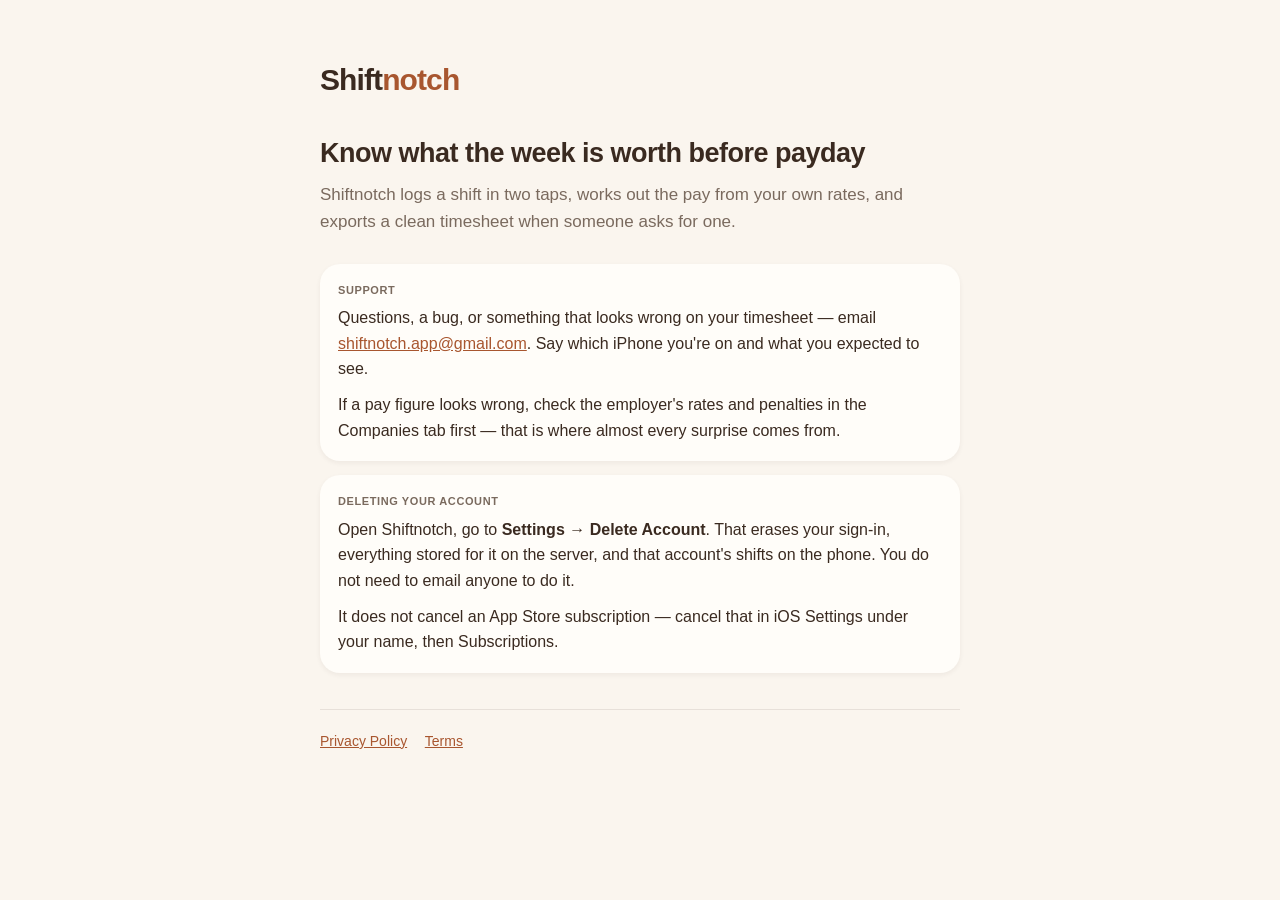
==== index.html @ 2ed5fc02 "Shiftnotch: support, privacy, terms, and the signup confirmation page Four static pages, no build st" ====
<!doctype html>
<html lang="en">
<head>
<meta charset="utf-8">
<meta name="viewport" content="width=device-width, initial-scale=1">
<title>Shiftnotch — shift and pay tracking</title>
<meta name="description" content="Log a shift in two taps and know what the week is worth before payday.">
<link rel="stylesheet" href="style.css">
</head>
<body>
<main>
  <header><a class="wordmark" href="./">Shift<span>notch</span></a></header>

  <h1>Know what the week is worth before payday</h1>
  <p class="lede">Shiftnotch logs a shift in two taps, works out the pay from your own
     rates, and exports a clean timesheet when someone asks for one.</p>

  <div class="card">
    <h2>Support</h2>
    <p>Questions, a bug, or something that looks wrong on your timesheet — email
       <a href="mailto:shiftnotch.app@gmail.com">shiftnotch.app@gmail.com</a>.
       Say which iPhone you're on and what you expected to see.</p>
    <p>If a pay figure looks wrong, check the employer's rates and penalties in the
       Companies tab first — that is where almost every surprise comes from.</p>
  </div>

  <div class="card">
    <h2>Deleting your account</h2>
    <p>Open Shiftnotch, go to <strong>Settings → Delete Account</strong>. That erases your
       sign-in, everything stored for it on the server, and that account's shifts on the
       phone. You do not need to email anyone to do it.</p>
    <p>It does not cancel an App Store subscription — cancel that in iOS Settings under
       your name, then Subscriptions.</p>
  </div>

  <footer>
    <a href="privacy.html">Privacy Policy</a>
    <a href="terms.html">Terms</a>
  </footer>
</main>
</body>
</html>
---- style.css ----
/* The app's clay palette, so the site and the phone look like one thing.
   Values lifted from Shared/Theme.swift — keep them in step. */
:root {
  --paper:   #FAF5EE;
  --card:    #FFFDF9;
  --ink:     #3A2A20;
  --muted:   #7A6A5E;
  --accent:  #A8562F;
  --line:    rgba(58, 42, 32, 0.10);
}
@media (prefers-color-scheme: dark) {
  :root {
    --paper:  #241A14;
    --card:   #3A2B21;
    --ink:    #FFFFFF;
    --muted:  #C4B5A8;
    --accent: #E8A87C;
    --line:   rgba(255, 255, 255, 0.07);
  }
}

* { box-sizing: border-box; }

body {
  margin: 0;
  padding: 0 16px 72px;
  background: var(--paper);
  color: var(--ink);
  font: 16px/1.6 -apple-system, BlinkMacSystemFont, "Segoe UI", Roboto, sans-serif;
  -webkit-font-smoothing: antialiased;
}

main { max-width: 640px; margin: 0 auto; }

header { padding: 56px 0 28px; }

.wordmark {
  font-size: 30px;
  font-weight: 700;
  letter-spacing: -0.9px;
  text-decoration: none;
  color: var(--ink);
}
.wordmark span { color: var(--accent); }

h1 { font-size: 27px; letter-spacing: -0.5px; margin: 0 0 6px; }
h2 {
  font-size: 11px;
  font-weight: 600;
  letter-spacing: 0.6px;
  text-transform: uppercase;
  color: var(--muted);
  margin: 0 0 6px;
}

.lede { color: var(--muted); margin: 0 0 28px; font-size: 17px; }
.updated { color: var(--muted); font-size: 14px; margin: 0 0 28px; }

.card {
  background: var(--card);
  border-radius: 20px;
  padding: 18px;
  margin-bottom: 14px;
  box-shadow: 0 2px 5px rgba(58, 42, 32, 0.06);
}
.card p:last-child { margin-bottom: 0; }
.card p { margin: 0 0 10px; }

a { color: var(--accent); }

.button {
  display: inline-block;
  background: var(--accent);
  color: #fff;
  text-decoration: none;
  font-size: 17px;
  font-weight: 600;
  padding: 15px 28px;
  border-radius: 18px;
  margin: 6px 0 4px;
}

.tick {
  font-size: 44px;
  line-height: 1;
  color: var(--accent);
  margin-bottom: 14px;
}

footer {
  border-top: 1px solid var(--line);
  margin-top: 36px;
  padding-top: 20px;
  color: var(--muted);
  font-size: 14px;
}
footer a { margin-right: 14px; }
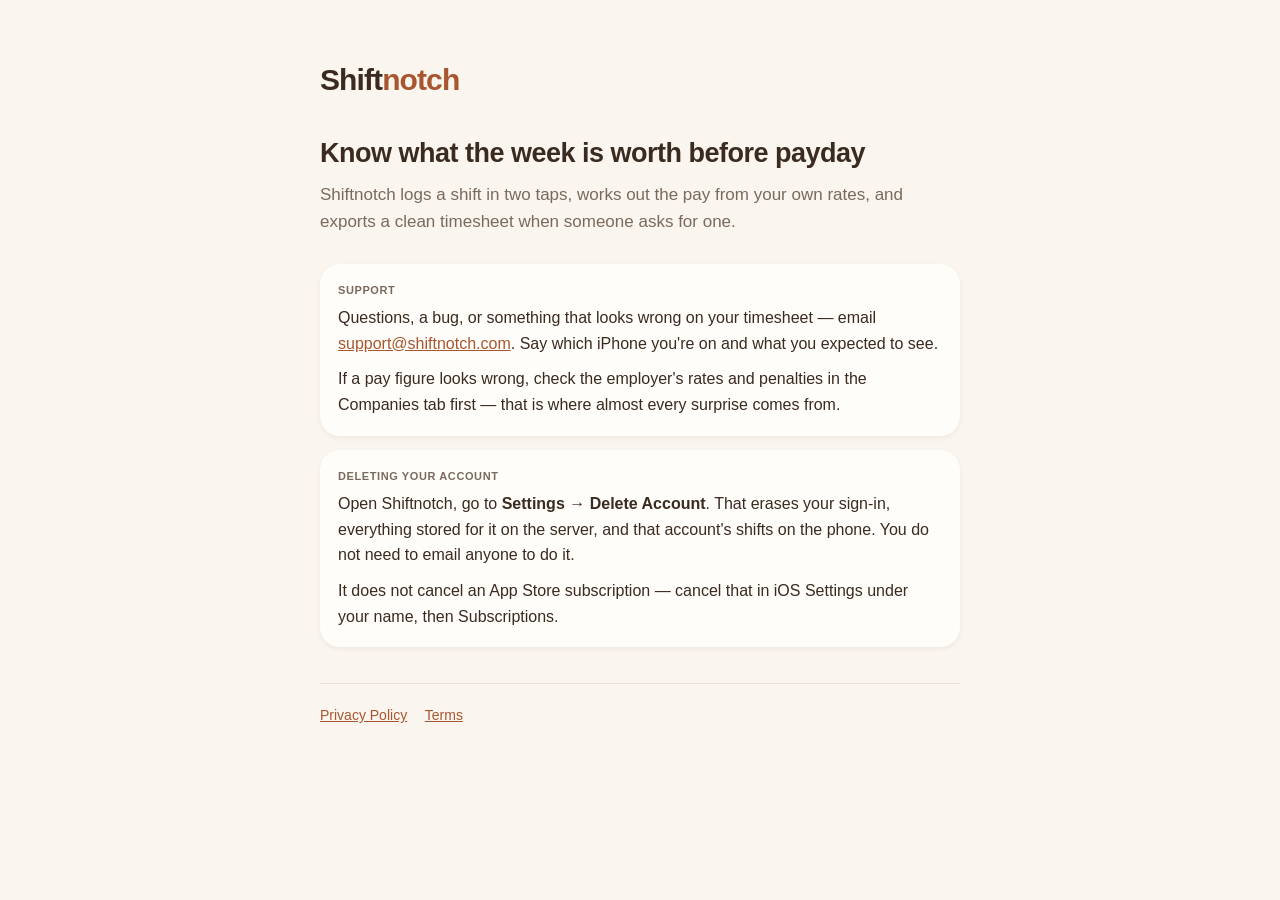
==== commit 97fb4ac5: "Support address is support@shiftnotch.com Replaces the stop-gap Gmail now that the domain and Cloudf" ====
--- a/index.html
+++ b/index.html
@@ -18,7 +18,7 @@
   <div class="card">
     <h2>Support</h2>
     <p>Questions, a bug, or something that looks wrong on your timesheet — email
-       <a href="mailto:shiftnotch.app@gmail.com">shiftnotch.app@gmail.com</a>.
+       <a href="mailto:support@shiftnotch.com">support@shiftnotch.com</a>.
        Say which iPhone you're on and what you expected to see.</p>
     <p>If a pay figure looks wrong, check the employer's rates and penalties in the
        Companies tab first — that is where almost every surprise comes from.</p>
